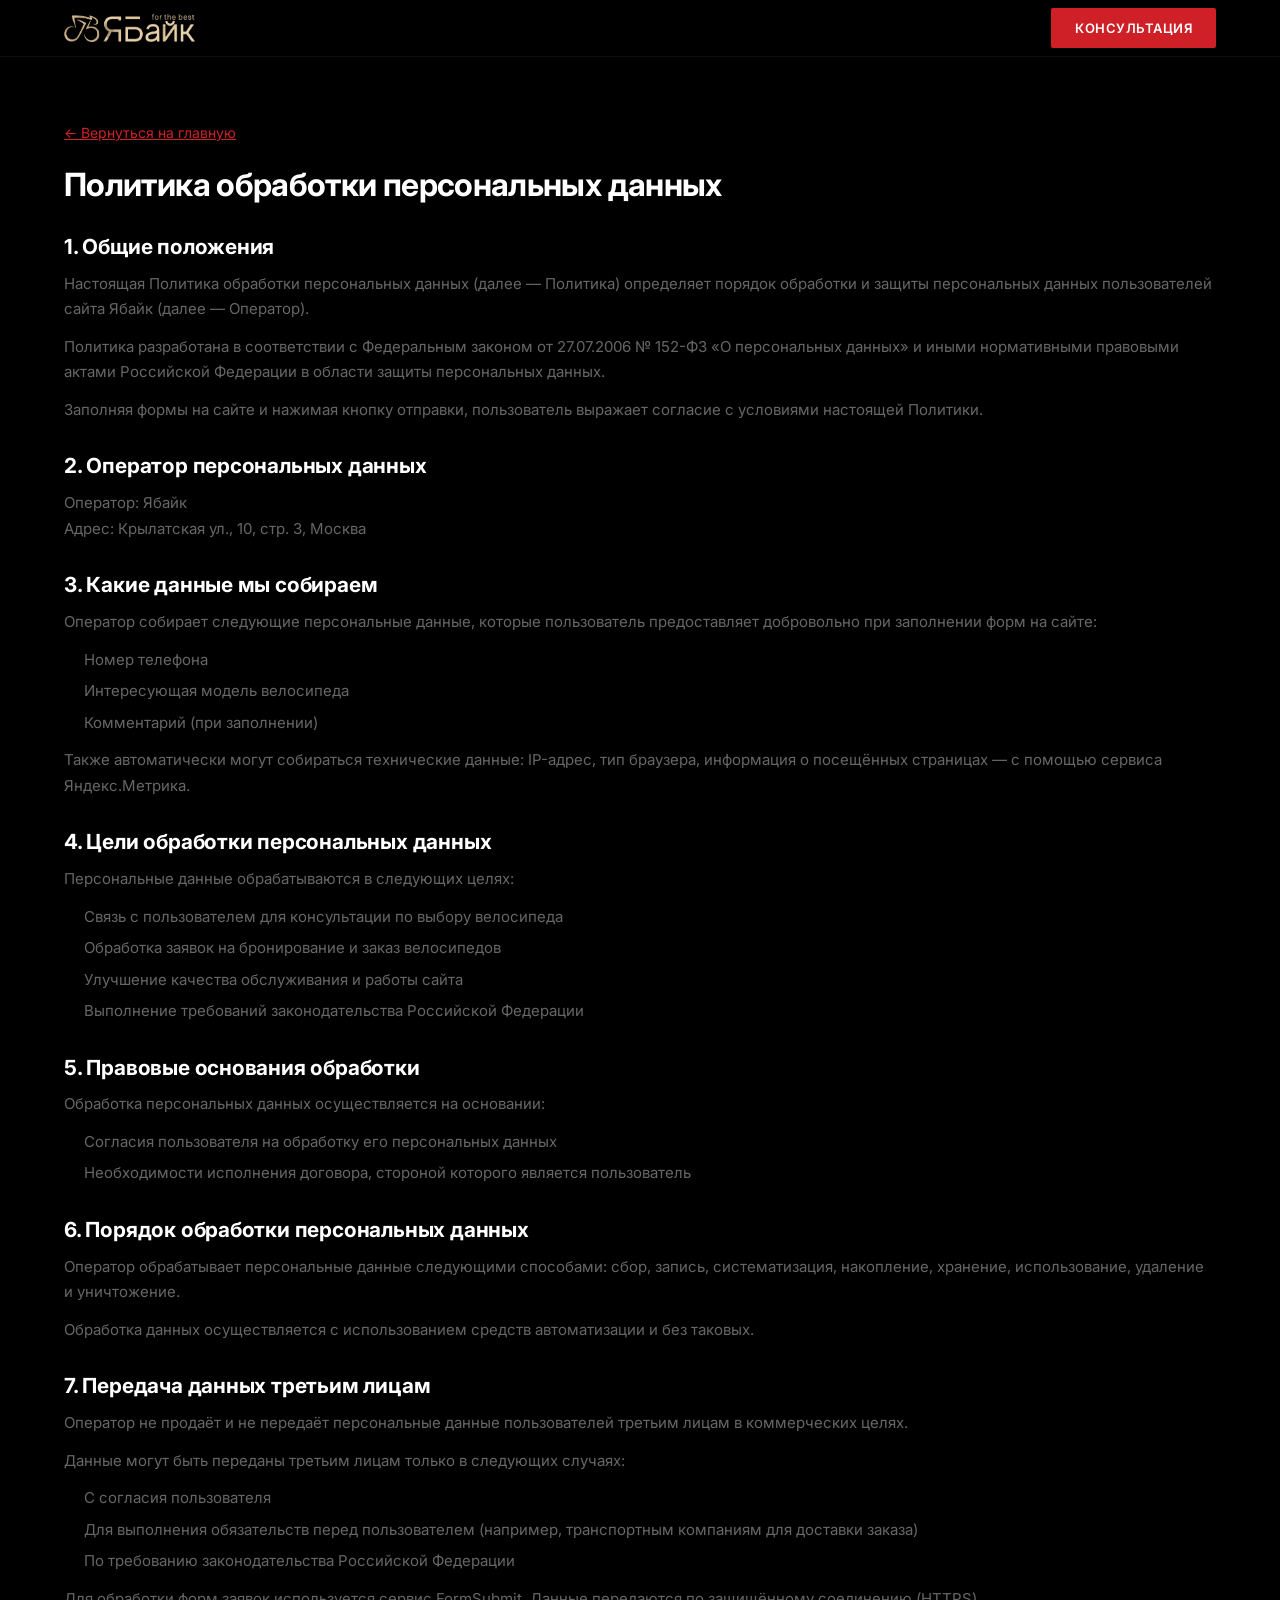
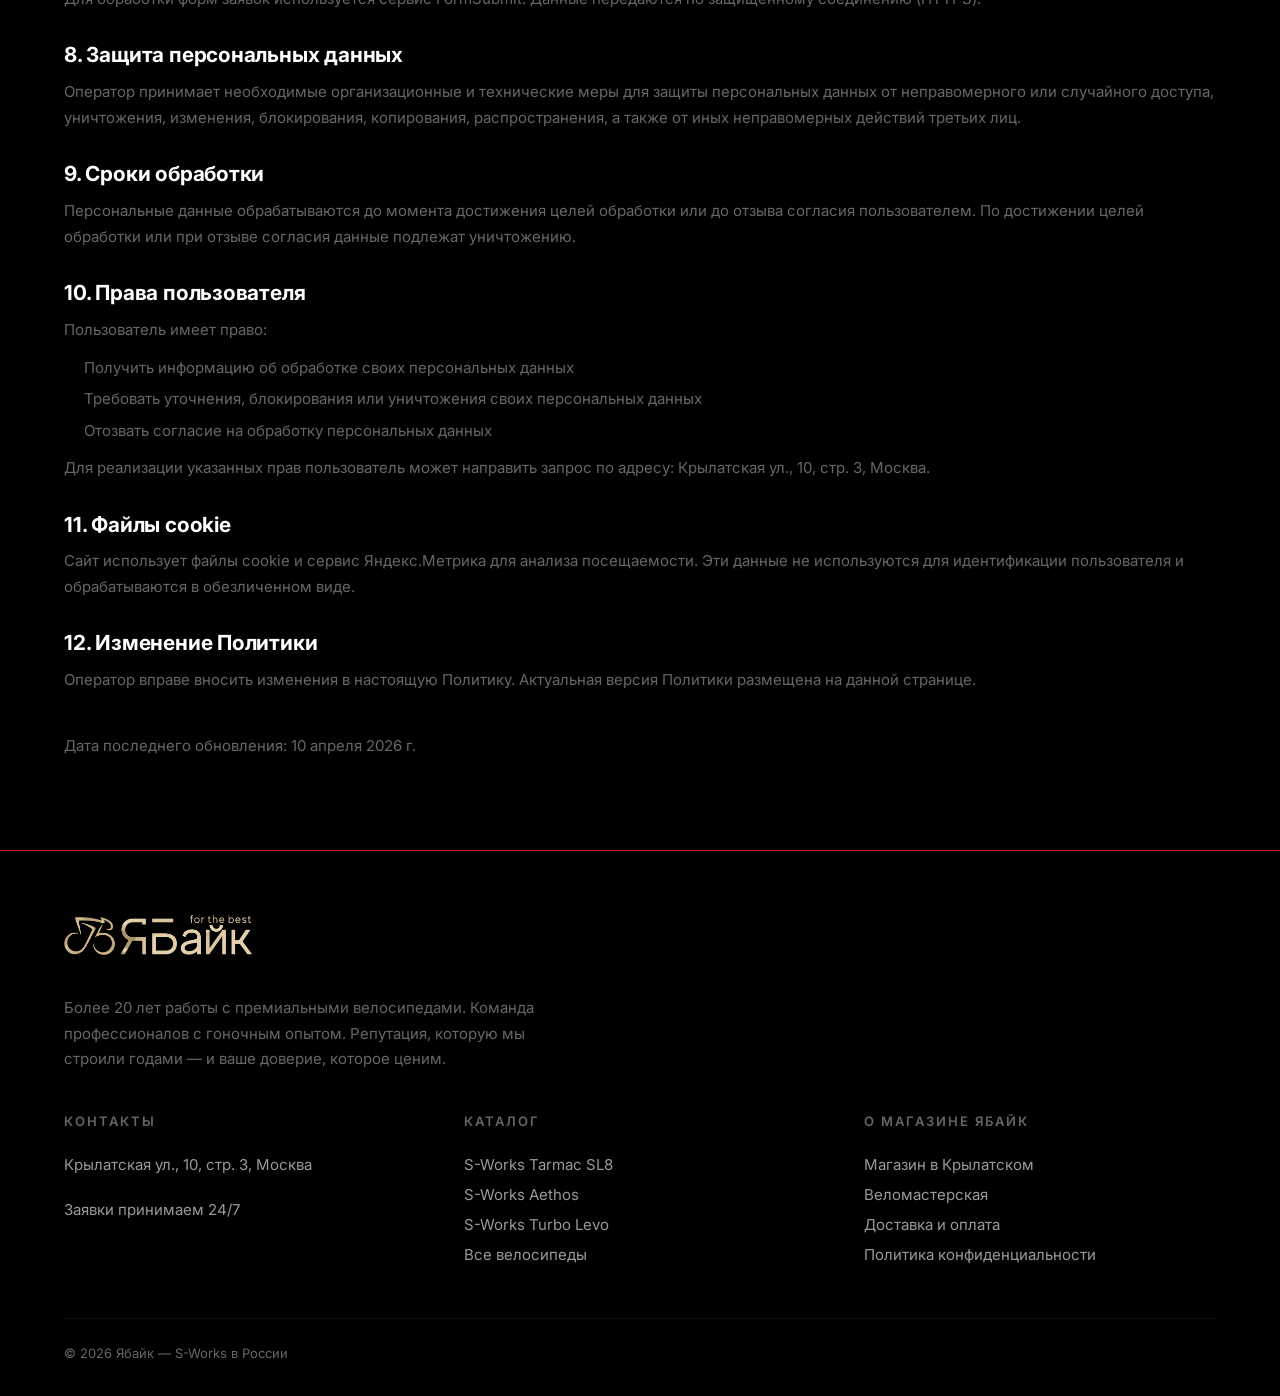
==== privacy-policy.html @ 9d11bc3f "Add files via upload" ====
<!DOCTYPE html>
<html lang="ru">
<head>
  <meta charset="UTF-8">
  <meta name="viewport" content="width=device-width, initial-scale=1.0">
  <title>Политика обработки персональных данных — Ябайк</title>
  <link rel="preconnect" href="https://fonts.googleapis.com">
  <link rel="preconnect" href="https://fonts.gstatic.com" crossorigin>
  <link href="https://fonts.googleapis.com/css2?family=Inter:wght@400;500;600;700&display=swap" rel="stylesheet">
  <link rel="icon" href="favicon.ico" type="image/x-icon">
  <link rel="stylesheet" href="styles.css">
  <style>
    .policy {
      padding: 120px 0 80px;
    }
    .policy h1 {
      font-size: clamp(1.5rem, 3vw, 2rem);
      margin-bottom: 32px;
    }
    .policy h2 {
      font-size: clamp(1.1rem, 2vw, 1.3rem);
      margin-top: 32px;
      margin-bottom: 12px;
    }
    .policy p,
    .policy li {
      font-size: 15px;
      line-height: 1.7;
      color: var(--color-text-muted);
      margin-bottom: 12px;
    }
    .policy ul {
      padding-left: 20px;
      margin-bottom: 12px;
    }
    .policy li {
      margin-bottom: 6px;
    }
    .policy a {
      color: var(--color-primary);
      text-decoration: underline;
    }
    .policy__back {
      display: inline-block;
      margin-bottom: 24px;
      font-size: 14px;
      color: var(--color-primary);
      text-decoration: none;
    }
    .policy__back:hover {
      text-decoration: underline;
    }
    .policy__date {
      font-size: 13px;
      color: var(--color-text-muted);
      margin-top: 40px;
    }
  </style>
</head>
<body>

<!-- ===== HEADER ===== -->
<header class="header header--scrolled" id="header">
  <div class="container">
    <a href="index.html" class="header__logo"><img src="я байк-2.png" alt="Ябайк" class="header__logo-img"></a>
    <div class="header__right">
      <a href="index.html#form" class="btn btn--primary btn--small">Консультация</a>
    </div>
  </div>
</header>

<section class="policy">
  <div class="container">
    <a href="index.html" class="policy__back">&larr; Вернуться на главную</a>

    <h1>Политика обработки персональных данных</h1>

    <h2>1. Общие положения</h2>
    <p>Настоящая Политика обработки персональных данных (далее — Политика) определяет порядок обработки и защиты персональных данных пользователей сайта Ябайк (далее — Оператор).</p>
    <p>Политика разработана в соответствии с Федеральным законом от 27.07.2006 № 152-ФЗ «О персональных данных» и иными нормативными правовыми актами Российской Федерации в области защиты персональных данных.</p>
    <p>Заполняя формы на сайте и нажимая кнопку отправки, пользователь выражает согласие с условиями настоящей Политики.</p>

    <h2>2. Оператор персональных данных</h2>
    <p>Оператор: Ябайк<br>
    Адрес: Крылатская ул., 10, стр. 3, Москва</p>

    <h2>3. Какие данные мы собираем</h2>
    <p>Оператор собирает следующие персональные данные, которые пользователь предоставляет добровольно при заполнении форм на сайте:</p>
    <ul>
      <li>Номер телефона</li>
      <li>Интересующая модель велосипеда</li>
      <li>Комментарий (при заполнении)</li>
    </ul>
    <p>Также автоматически могут собираться технические данные: IP-адрес, тип браузера, информация о посещённых страницах — с помощью сервиса Яндекс.Метрика.</p>

    <h2>4. Цели обработки персональных данных</h2>
    <p>Персональные данные обрабатываются в следующих целях:</p>
    <ul>
      <li>Связь с пользователем для консультации по выбору велосипеда</li>
      <li>Обработка заявок на бронирование и заказ велосипедов</li>
      <li>Улучшение качества обслуживания и работы сайта</li>
      <li>Выполнение требований законодательства Российской Федерации</li>
    </ul>

    <h2>5. Правовые основания обработки</h2>
    <p>Обработка персональных данных осуществляется на основании:</p>
    <ul>
      <li>Согласия пользователя на обработку его персональных данных</li>
      <li>Необходимости исполнения договора, стороной которого является пользователь</li>
    </ul>

    <h2>6. Порядок обработки персональных данных</h2>
    <p>Оператор обрабатывает персональные данные следующими способами: сбор, запись, систематизация, накопление, хранение, использование, удаление и уничтожение.</p>
    <p>Обработка данных осуществляется с использованием средств автоматизации и без таковых.</p>

    <h2>7. Передача данных третьим лицам</h2>
    <p>Оператор не продаёт и не передаёт персональные данные пользователей третьим лицам в коммерческих целях.</p>
    <p>Данные могут быть переданы третьим лицам только в следующих случаях:</p>
    <ul>
      <li>С согласия пользователя</li>
      <li>Для выполнения обязательств перед пользователем (например, транспортным компаниям для доставки заказа)</li>
      <li>По требованию законодательства Российской Федерации</li>
    </ul>
    <p>Для обработки форм заявок используется сервис FormSubmit. Данные передаются по защищённому соединению (HTTPS).</p>

    <h2>8. Защита персональных данных</h2>
    <p>Оператор принимает необходимые организационные и технические меры для защиты персональных данных от неправомерного или случайного доступа, уничтожения, изменения, блокирования, копирования, распространения, а также от иных неправомерных действий третьих лиц.</p>

    <h2>9. Сроки обработки</h2>
    <p>Персональные данные обрабатываются до момента достижения целей обработки или до отзыва согласия пользователем. По достижении целей обработки или при отзыве согласия данные подлежат уничтожению.</p>

    <h2>10. Права пользователя</h2>
    <p>Пользователь имеет право:</p>
    <ul>
      <li>Получить информацию об обработке своих персональных данных</li>
      <li>Требовать уточнения, блокирования или уничтожения своих персональных данных</li>
      <li>Отозвать согласие на обработку персональных данных</li>
    </ul>
    <p>Для реализации указанных прав пользователь может направить запрос по адресу: Крылатская ул., 10, стр. 3, Москва.</p>

    <h2>11. Файлы cookie</h2>
    <p>Сайт использует файлы cookie и сервис Яндекс.Метрика для анализа посещаемости. Эти данные не используются для идентификации пользователя и обрабатываются в обезличенном виде.</p>

    <h2>12. Изменение Политики</h2>
    <p>Оператор вправе вносить изменения в настоящую Политику. Актуальная версия Политики размещена на данной странице.</p>

    <p class="policy__date">Дата последнего обновления: 10 апреля 2026 г.</p>
  </div>
</section>

<!-- ===== FOOTER ===== -->
<footer class="footer" id="footer">
  <div class="container">
    <div class="footer__logo"><img src="я байк-2.png" alt="Ябайк" class="footer__logo-img"></div>
    <p class="footer__about">Более 20 лет работы с премиальными велосипедами. Команда профессионалов с гоночным опытом. Репутация, которую мы строили годами — и ваше доверие, которое ценим.</p>

    <div class="footer__grid">
      <div class="footer__col">
        <h4>Контакты</h4>
        <p>Крылатская ул., 10, стр. 3, Москва</p>
        <p>Заявки принимаем 24/7</p>
      </div>
      <div class="footer__col">
        <h4>Каталог</h4>
        <a href="index.html#models">S-Works Tarmac SL8</a>
        <a href="index.html#models">S-Works Aethos</a>
        <a href="index.html#models">S-Works Turbo Levo</a>
        <a href="index.html#models">Все велосипеды</a>
      </div>
      <div class="footer__col">
        <h4>О магазине Ябайк</h4>
        <a href="index.html#advantages">Магазин в Крылатском</a>
        <a href="index.html#advantages">Веломастерская</a>
        <a href="index.html#faq">Доставка и оплата</a>
        <a href="privacy-policy.html">Политика конфиденциальности</a>
      </div>
    </div>

    <div class="footer__bottom">
      &copy; 2026 Ябайк — S-Works в России
    </div>
  </div>
</footer>

</body>
</html>
---- styles.css ----
/* ============================
   S-WORKS LANDING — Ябайк
   ============================ */

/* --- Reset & Base --- */
*, *::before, *::after {
  box-sizing: border-box;
  margin: 0;
  padding: 0;
}

html {
  scroll-behavior: smooth;
  -webkit-text-size-adjust: 100%;
}

body {
  font-family: 'Inter', 'Helvetica Neue', Arial, sans-serif;
  font-size: 16px;
  line-height: 1.6;
  color: var(--color-text-secondary);
  background: var(--color-bg);
  -webkit-font-smoothing: antialiased;
  -moz-osx-font-smoothing: grayscale;
  overflow-x: hidden;
}

img {
  max-width: 100%;
  height: auto;
  display: block;
}

a {
  color: inherit;
  text-decoration: none;
}

ul, ol { list-style: none; }
button, input, select, textarea {
  font-family: inherit;
  font-size: inherit;
  color: inherit;
  background: none;
  border: none;
  outline: none;
}

/* --- CSS Variables --- */
:root {
  --color-primary: #CF2027;
  --color-primary-hover: #B81C22;
  --color-bg: #000000;
  --color-bg-alt: #0A0A0A;
  --color-bg-section: #0D0D0D;
  --color-card: #111111;
  --color-card-hover: #161616;
  --color-input: #1A1A1A;
  --color-text: #FFFFFF;
  --color-text-secondary: #999999;
  --color-text-muted: #666666;
  --color-border: rgba(255, 255, 255, 0.06);
  --color-border-hover: rgba(255, 255, 255, 0.12);

  --font-heading: 'Inter', 'Helvetica Neue', Arial, sans-serif;
  --font-accent: Georgia, 'Times New Roman', serif;

  --section-py: 120px;
  --section-py-mobile: 64px;
  --container-max: 1200px;
  --container-px: 24px;
  --gap: 24px;

  --transition: 0.3s ease;
  --header-h: 56px;
}

/* --- Typography --- */
h1, h2, h3, h4 {
  font-family: var(--font-heading);
  color: var(--color-text);
  font-weight: 700;
  line-height: 1.15;
}

h1 {
  font-size: clamp(36px, 5vw, 64px);
  letter-spacing: -0.02em;
  line-height: 1.08;
}

h2 {
  font-size: clamp(28px, 4vw, 48px);
  letter-spacing: -0.01em;
}

h3 {
  font-size: clamp(20px, 2.5vw, 28px);
  font-weight: 600;
  line-height: 1.3;
}

h4 {
  font-size: 18px;
  font-weight: 600;
  line-height: 1.4;
}

p {
  margin-bottom: 1em;
}

p:last-child {
  margin-bottom: 0;
}

/* --- Layout --- */
.container {
  max-width: var(--container-max);
  margin: 0 auto;
  padding: 0 var(--container-px);
  width: 100%;
}

.section {
  padding: var(--section-py-mobile) 0;
}

@media (min-width: 960px) {
  .section {
    padding: var(--section-py) 0;
  }
}

/* --- Label (section tag) --- */
.label {
  font-size: 12px;
  font-weight: 600;
  text-transform: uppercase;
  letter-spacing: 3px;
  color: var(--color-primary);
  margin-bottom: 16px;
  display: block;
}

.label--muted {
  color: var(--color-text-secondary);
  opacity: 0.7;
}

/* --- Buttons --- */
.btn {
  display: inline-flex;
  align-items: center;
  justify-content: center;
  padding: 16px 40px;
  font-size: 14px;
  font-weight: 600;
  letter-spacing: 0.5px;
  text-transform: uppercase;
  border-radius: 2px;
  cursor: pointer;
  transition: background var(--transition), transform var(--transition), box-shadow var(--transition);
  white-space: nowrap;
}

.btn--primary {
  background: var(--color-primary);
  color: #fff;
}

.btn--primary:hover {
  background: var(--color-primary-hover);
  transform: translateY(-1px);
  box-shadow: 0 8px 24px rgba(207, 32, 39, 0.25);
}

.btn--outline {
  background: transparent;
  color: var(--color-text);
  border: 1px solid var(--color-border-hover);
}

.btn--outline:hover {
  border-color: var(--color-text);
  transform: translateY(-1px);
}

.btn--small {
  padding: 10px 24px;
  font-size: 13px;
}

.btn--full {
  width: 100%;
}

/* --- Header --- */
.header {
  position: fixed;
  top: 0;
  left: 0;
  right: 0;
  height: var(--header-h);
  z-index: 100;
  display: flex;
  align-items: center;
  transition: background var(--transition), box-shadow var(--transition);
}

.header--scrolled {
  background: rgba(0, 0, 0, 0.92);
  -webkit-backdrop-filter: blur(12px);
  backdrop-filter: blur(12px);
  box-shadow: 0 1px 0 var(--color-border);
}

.header .container {
  display: flex;
  align-items: center;
  justify-content: space-between;
}

.header__logo {
  display: flex;
  align-items: center;
}

.header__logo-img {
  height: 28px;
  width: auto;
}

.header__right {
  display: flex;
  align-items: center;
  gap: 20px;
}

@media (max-width: 639px) {
  .header__right { gap: 12px; }
}

/* --- Hero --- */
.hero {
  position: relative;
  min-height: 100vh;
  display: flex;
  align-items: center;
  background-image: url('media/remco.webp');
  background-size: cover;
  background-position: center;
  overflow: hidden;
}

.hero::before {
  content: '';
  position: absolute;
  inset: 0;
  background:
    linear-gradient(to right, rgba(0,0,0,0.82) 0%, rgba(0,0,0,0.5) 50%, rgba(0,0,0,0.15) 100%),
    linear-gradient(to top, rgba(0,0,0,0.9) 0%, transparent 30%);
  z-index: 1;
}

.hero__content {
  position: relative;
  z-index: 2;
  max-width: 560px;
  padding-top: var(--header-h);
}

.hero__subtitle {
  font-size: 18px;
  color: var(--color-text-secondary);
  margin-bottom: 32px;
  max-width: 480px;
  line-height: 1.6;
}

.hero h1 {
  margin-bottom: 20px;
}

.hero__cta {
  display: flex;
  flex-wrap: wrap;
  align-items: center;
  gap: 24px;
  margin-top: 36px;
}

.hero__scroll-link {
  font-size: 14px;
  color: var(--color-text-secondary);
  text-decoration: underline;
  text-underline-offset: 4px;
  transition: color var(--transition);
}

.hero__scroll-link:hover {
  color: var(--color-text);
}

@media (max-width: 639px) {
  .hero {
    background-image: url('media/ETS19867_1.jpg');
    background-position: center top;
    align-items: flex-end;
    padding-bottom: 48px;
  }
  .hero::before {
    background:
      linear-gradient(to top, rgba(0,0,0,0.95) 0%, rgba(0,0,0,0.6) 40%, rgba(0,0,0,0.2) 70%);
  }
  .hero__cta {
    flex-direction: column;
    align-items: flex-start;
  }
}

/* --- Tech Section --- */
.tech {
  background: var(--color-bg-alt);
}

.tech-grid {
  display: flex;
  flex-wrap: wrap;
  gap: var(--gap);
}

.tech-card {
  flex: 1 1 calc(33.333% - 16px);
  min-width: 280px;
}

.tech-card__image {
  width: 100%;
  height: 220px;
  object-fit: cover;
  border-radius: 2px;
  margin-bottom: 20px;
}

.tech-card h4 {
  margin-bottom: 8px;
}

.tech-card p {
  font-size: 15px;
  line-height: 1.6;
  color: var(--color-text-secondary);
}

/* --- Models Section --- */
.models {
  background: var(--color-bg);
}

.models__grid {
  display: flex;
  flex-wrap: wrap;
  gap: var(--gap);
  margin-bottom: 32px;
}

.model-card {
  flex: 1 1 calc(33.333% - 16px);
  min-width: 300px;
  background: var(--color-card);
  border: 1px solid var(--color-border);
  border-radius: 4px;
  padding: 24px;
  transition: transform var(--transition), box-shadow var(--transition), border-color var(--transition);
  display: flex;
  flex-direction: column;
}

.model-card:hover {
  transform: translateY(-4px);
  box-shadow: 0 16px 48px rgba(207, 32, 39, 0.08);
  border-color: var(--color-border-hover);
}

.model-card__image {
  width: 100%;
  height: 280px;
  object-fit: contain;
  margin-bottom: 20px;
}

.model-card__subtitle {
  font-size: 13px;
  text-transform: uppercase;
  letter-spacing: 1px;
  color: var(--color-primary);
  font-weight: 600;
  margin-bottom: 4px;
}

.model-card h3 {
  margin-bottom: 12px;
}

.model-card__desc {
  font-size: 15px;
  line-height: 1.6;
  color: var(--color-text-secondary);
  margin-bottom: 20px;
  flex-grow: 1;
}

/* Mini cards — "Also in catalog" */
.models__also-grid {
  display: flex;
  flex-wrap: wrap;
  gap: 16px;
}

.mini-card {
  flex: 1 1 calc(25% - 12px);
  min-width: 180px;
  background: var(--color-card);
  border: 1px solid var(--color-border);
  border-radius: 4px;
  overflow: hidden;
  display: flex;
  flex-direction: column;
  transition: transform var(--transition), border-color var(--transition);
  text-decoration: none;
}

.mini-card:hover {
  transform: translateY(-2px);
  border-color: var(--color-border-hover);
}

.mini-card__image {
  width: 100%;
  height: 140px;
  object-fit: contain;
  background: var(--color-card);
  padding: 8px;
}

.mini-card__info {
  padding: 12px 16px;
  border-top: 1px solid var(--color-border);
}

.mini-card__info h4 {
  font-size: 15px;
  font-weight: 700;
  margin-bottom: 2px;
}

.mini-card__info span {
  font-size: 13px;
  color: var(--color-text-muted);
}

.models__more {
  text-align: center;
  font-size: 14px;
  color: var(--color-text-muted);
  margin-top: 24px;
  padding-top: 16px;
  border-top: 1px solid var(--color-border);
}

@media (max-width: 639px) {
  .models__also-grid {
    flex-wrap: nowrap;
    overflow-x: auto;
    scroll-snap-type: x mandatory;
    -webkit-overflow-scrolling: touch;
    padding-bottom: 4px;
  }
  .mini-card {
    flex: 0 0 180px;
    min-width: 180px;
    scroll-snap-align: start;
  }
}

@media (max-width: 639px) {
  .models__grid {
    flex-wrap: nowrap;
    overflow-x: auto;
    scroll-snap-type: x mandatory;
    -webkit-overflow-scrolling: touch;
    padding-bottom: 8px;
  }
  .model-card {
    flex: 0 0 300px;
    min-width: 300px;
    scroll-snap-align: start;
  }
}

/* --- CTA Mid Section --- */
.cta-mid {
  background: var(--color-bg-alt);
  text-align: center;
  padding: 64px 0;
  border-top: 1px solid var(--color-primary);
}

.cta-mid h3 {
  margin-bottom: 24px;
}

.cta-mid__bonuses {
  display: flex;
  flex-wrap: wrap;
  justify-content: center;
  gap: 20px;
  margin-bottom: 32px;
}

.bonus-badge {
  background: var(--color-input);
  border: 1px solid var(--color-border);
  border-radius: 4px;
  padding: 20px 28px;
  max-width: 360px;
  text-align: left;
  flex: 1 1 280px;
}

.bonus-badge__title {
  font-size: 16px;
  font-weight: 700;
  color: var(--color-text);
  margin-bottom: 6px;
  display: flex;
  align-items: center;
  gap: 10px;
}

.bonus-badge__icon {
  width: 24px;
  height: 24px;
  color: var(--color-primary);
  flex-shrink: 0;
}

.bonus-badge p {
  font-size: 14px;
  color: var(--color-text-secondary);
  line-height: 1.5;
}

/* --- Heritage Section (compact) --- */
.heritage {
  position: relative;
  background-image: url('media/Road_Bikes.png');
  background-size: cover;
  background-position: center;
  background-attachment: fixed;
  text-align: center;
  padding: 80px 0;
}

.heritage::before {
  content: '';
  position: absolute;
  inset: 0;
  background: rgba(0, 0, 0, 0.8);
}

.heritage .container {
  position: relative;
  z-index: 2;
}

.heritage__compact {
  max-width: 900px;
  margin: 0 auto;
}

.heritage__stats {
  display: flex;
  flex-wrap: wrap;
  justify-content: center;
  gap: 48px;
  margin-bottom: 32px;
}

.stat {
  text-align: center;
  min-width: 120px;
}

.stat__number {
  font-size: clamp(36px, 5vw, 56px);
  font-weight: 700;
  color: var(--color-text);
  line-height: 1;
  margin-bottom: 8px;
}

.stat__label {
  font-size: 14px;
  color: var(--color-text-secondary);
  line-height: 1.4;
}

.heritage__tagline {
  font-size: 17px;
  line-height: 1.7;
  color: var(--color-text-secondary);
  max-width: 640px;
  margin: 0 auto;
}

@media (max-width: 639px) {
  .heritage {
    background-attachment: scroll;
    padding: 56px 0;
  }
  .heritage__stats {
    gap: 24px;
  }
  .stat {
    flex: 0 0 calc(50% - 12px);
  }
}

/* --- Advantages Section --- */
.advantages {
  background: var(--color-bg-section);
}

.advantages__grid {
  display: flex;
  flex-wrap: wrap;
  gap: var(--gap);
}

.advantage {
  flex: 1 1 calc(50% - 12px);
  min-width: 280px;
  padding: 32px;
  background: var(--color-card);
  border: 1px solid var(--color-border);
  border-radius: 4px;
}

.advantage__icon {
  width: 40px;
  height: 40px;
  color: var(--color-primary);
  margin-bottom: 16px;
}

.advantage h4 {
  margin-bottom: 8px;
}

.advantage p {
  font-size: 15px;
  line-height: 1.6;
  color: var(--color-text-secondary);
}

@media (max-width: 639px) {
  .advantage {
    flex: 1 1 100%;
    padding: 24px;
  }
}

/* --- Form Section --- */
.form-section {
  background: var(--color-bg);
  border-top: 1px solid var(--color-border);
}

.form-section__inner {
  display: flex;
  flex-wrap: wrap;
  gap: 64px;
  align-items: center;
}

.form-section__text {
  flex: 1 1 400px;
}

.form-section__text h2 {
  margin-bottom: 16px;
}

.form-section__text p {
  font-size: 17px;
  line-height: 1.7;
}

.form-section__form {
  flex: 1 1 380px;
  max-width: 460px;
}

.form-group {
  margin-bottom: 20px;
}

.form-group label {
  display: block;
  font-size: 13px;
  font-weight: 600;
  text-transform: uppercase;
  letter-spacing: 1px;
  color: var(--color-text-muted);
  margin-bottom: 8px;
}

.form-group input,
.form-group select,
.form-group textarea {
  width: 100%;
  padding: 14px 16px;
  background: var(--color-input);
  border: 1px solid var(--color-border);
  border-radius: 2px;
  color: var(--color-text);
  font-size: 16px;
  transition: border-color var(--transition);
}

.form-group input:focus,
.form-group select:focus,
.form-group textarea:focus {
  border-color: var(--color-primary);
}

.form-group select {
  cursor: pointer;
  appearance: none;
  background-image: url("data:image/svg+xml,%3Csvg xmlns='http://www.w3.org/2000/svg' width='12' height='8'%3E%3Cpath d='M1 1l5 5 5-5' stroke='%23999' stroke-width='1.5' fill='none'/%3E%3C/svg%3E");
  background-repeat: no-repeat;
  background-position: right 16px center;
  padding-right: 40px;
}

.form-group select option {
  background: var(--color-card);
  color: var(--color-text);
}

.form-group textarea {
  resize: vertical;
  min-height: 80px;
}

.form__fine-print {
  font-size: 12px;
  color: var(--color-text-muted);
  margin-top: 16px;
  line-height: 1.5;
}

@media (max-width: 639px) {
  .form-section__text { display: none; }
  .form-section__form {
    max-width: 100%;
    flex: 1 1 100%;
  }
}

/* --- FAQ --- */
.faq {
  background: var(--color-bg-alt);
}

.faq-list {
  max-width: 800px;
  margin: 0 auto;
}

.faq-item {
  border-bottom: 1px solid var(--color-border);
}

.faq-item__question {
  display: flex;
  justify-content: space-between;
  align-items: center;
  width: 100%;
  padding: 24px 0;
  font-size: 17px;
  font-weight: 600;
  color: var(--color-text);
  cursor: pointer;
  text-align: left;
  transition: color var(--transition);
}

.faq-item__question:hover {
  color: var(--color-primary);
}

.faq-item__icon {
  width: 24px;
  height: 24px;
  flex-shrink: 0;
  position: relative;
  margin-left: 16px;
}

.faq-item__icon::before,
.faq-item__icon::after {
  content: '';
  position: absolute;
  background: currentColor;
  transition: transform var(--transition);
}

.faq-item__icon::before {
  width: 16px;
  height: 2px;
  top: 50%;
  left: 50%;
  transform: translate(-50%, -50%);
}

.faq-item__icon::after {
  width: 2px;
  height: 16px;
  top: 50%;
  left: 50%;
  transform: translate(-50%, -50%);
}

.faq-item.is-open .faq-item__icon::after {
  transform: translate(-50%, -50%) rotate(90deg);
}

.faq-item__answer {
  max-height: 0;
  overflow: hidden;
  transition: max-height 0.4s ease, padding 0.3s ease;
}

.faq-item.is-open .faq-item__answer {
  max-height: 300px;
}

.faq-item__answer p {
  padding-bottom: 24px;
  font-size: 15px;
  line-height: 1.7;
  color: var(--color-text-secondary);
}

/* --- Footer --- */
.footer {
  background: var(--color-bg);
  border-top: 1px solid var(--color-primary);
  padding: 64px 0 32px;
}

.footer__logo {
  margin-bottom: 40px;
}

.footer__logo-img {
  height: 40px;
  width: auto;
}

.footer__about {
  font-size: 15px;
  line-height: 1.7;
  color: var(--color-text-muted);
  max-width: 480px;
  margin-bottom: 40px;
}

.footer__grid {
  display: flex;
  flex-wrap: wrap;
  gap: 48px;
  margin-bottom: 48px;
}

.footer__col {
  flex: 1 1 200px;
  min-width: 200px;
}

.footer__col h4 {
  font-size: 13px;
  text-transform: uppercase;
  letter-spacing: 2px;
  color: var(--color-text-muted);
  margin-bottom: 20px;
}

.footer__col p,
.footer__col a {
  font-size: 15px;
  line-height: 2;
  color: var(--color-text-secondary);
  display: block;
}

.footer__col a:hover {
  color: var(--color-text);
}

.footer__bottom {
  padding-top: 24px;
  border-top: 1px solid var(--color-border);
  font-size: 13px;
  color: var(--color-text-muted);
}

/* --- Scroll Animations --- */
.fade-in {
  opacity: 0;
  transform: translateY(24px);
  transition: opacity 0.6s ease, transform 0.6s ease;
}

.fade-in.is-visible {
  opacity: 1;
  transform: translateY(0);
}

/* --- Stock Section --- */
.stock {
  background: var(--color-bg-section);
  border-bottom: 1px solid var(--color-border);
}

.stock__grid {
  display: flex;
  flex-wrap: wrap;
  gap: var(--gap);
}

.stock-card {
  flex: 1 1 calc(33.333% - 16px);
  min-width: 300px;
  background: var(--color-card);
  border: 1px solid var(--color-border);
  border-radius: 4px;
  padding: 24px;
  transition: transform var(--transition), box-shadow var(--transition), border-color var(--transition);
  display: flex;
  flex-direction: column;
}

.stock-card:hover {
  transform: translateY(-4px);
  box-shadow: 0 16px 48px rgba(207, 32, 39, 0.08);
  border-color: var(--color-border-hover);
}

.stock-card__image {
  width: 100%;
  height: 280px;
  object-fit: contain;
  margin-bottom: 20px;
  background: var(--color-card);
}

.stock-card__price {
  font-size: 20px;
  font-weight: 700;
  color: var(--color-text);
  text-align: center;
  margin-bottom: 16px;
}

.stock-card__status {
  font-size: 11px;
  font-weight: 600;
  text-transform: uppercase;
  letter-spacing: 1px;
  padding: 4px 10px;
  border-radius: 2px;
  white-space: nowrap;
  display: inline-block;
  margin-bottom: 8px;
}

.stock-card__status--available {
  background: rgba(34, 197, 94, 0.15);
  color: #22c55e;
}

.stock-card__status--transit {
  background: rgba(250, 204, 21, 0.15);
  color: #facc15;
}

.stock-card__status--reserved {
  background: rgba(255, 255, 255, 0.08);
  color: var(--color-text-muted);
}

.stock-card h3 {
  margin-bottom: 12px;
}

.stock-card__desc {
  font-size: 15px;
  line-height: 1.6;
  color: var(--color-text-secondary);
  margin-bottom: 20px;
  flex-grow: 1;
}

.stock-card .btn--disabled {
  opacity: 0.4;
  pointer-events: none;
  cursor: default;
}

.stock__loading {
  padding: 0;
}

.stock__loading-text {
  text-align: center;
  color: var(--color-text-muted);
  font-size: 15px;
  margin-bottom: 24px;
}

.stock__skeletons {
  display: flex;
  flex-wrap: wrap;
  gap: var(--gap);
}

.skeleton-card {
  flex: 1 1 calc(33.333% - 16px);
  min-width: 300px;
  background: var(--color-card);
  border: 1px solid var(--color-border);
  border-radius: 4px;
  padding: 24px;
}

.skeleton-img {
  width: 100%;
  height: 280px;
  background: var(--color-input);
  border-radius: 2px;
  margin-bottom: 20px;
  animation: skeleton-pulse 1.5s ease-in-out infinite;
}

.skeleton-line {
  height: 14px;
  background: var(--color-input);
  border-radius: 2px;
  margin-bottom: 12px;
  animation: skeleton-pulse 1.5s ease-in-out infinite;
}

.skeleton-line--short { width: 30%; }
.skeleton-line--long { width: 80%; height: 20px; }
.skeleton-line--medium { width: 60%; }
.skeleton-line--btn { width: 100%; height: 40px; margin-top: 16px; margin-bottom: 0; }

@keyframes skeleton-pulse {
  0%, 100% { opacity: 0.4; }
  50% { opacity: 0.8; }
}

@media (max-width: 639px) {
  .stock__skeletons {
    flex-wrap: nowrap;
    overflow-x: hidden;
  }
  .skeleton-card {
    flex: 0 0 300px;
    min-width: 300px;
  }
}

/* --- Booking Modal --- */
.modal-overlay {
  position: fixed;
  inset: 0;
  background: rgba(0, 0, 0, 0.8);
  z-index: 200;
  display: flex;
  align-items: center;
  justify-content: center;
  padding: 24px;
  backdrop-filter: blur(4px);
}

.modal {
  background: var(--color-card);
  border: 1px solid var(--color-border);
  border-radius: 4px;
  padding: 40px;
  max-width: 420px;
  width: 100%;
  position: relative;
}

.modal__close {
  position: absolute;
  top: 12px;
  right: 16px;
  font-size: 28px;
  color: var(--color-text-muted);
  cursor: pointer;
  background: none;
  border: none;
  line-height: 1;
  transition: color var(--transition);
}

.modal__close:hover {
  color: var(--color-text);
}

.modal h3 {
  margin-bottom: 8px;
}

.modal__bike-name {
  font-size: 14px;
  color: var(--color-primary);
  font-weight: 600;
  text-transform: uppercase;
  letter-spacing: 0.5px;
  margin-bottom: 24px;
}

/* --- Stock Mobile --- */
@media (max-width: 639px) {
  .stock__grid {
    flex-wrap: nowrap;
    overflow-x: auto;
    scroll-snap-type: x mandatory;
    -webkit-overflow-scrolling: touch;
    padding-bottom: 8px;
  }
  .stock-card {
    flex: 0 0 300px;
    min-width: 300px;
    scroll-snap-align: start;
  }
}

/* --- Utility --- */
.text-center { text-align: center; }
.mb-16 { margin-bottom: 16px; }
.mb-24 { margin-bottom: 24px; }
.mb-32 { margin-bottom: 32px; }
.mb-48 { margin-bottom: 48px; }
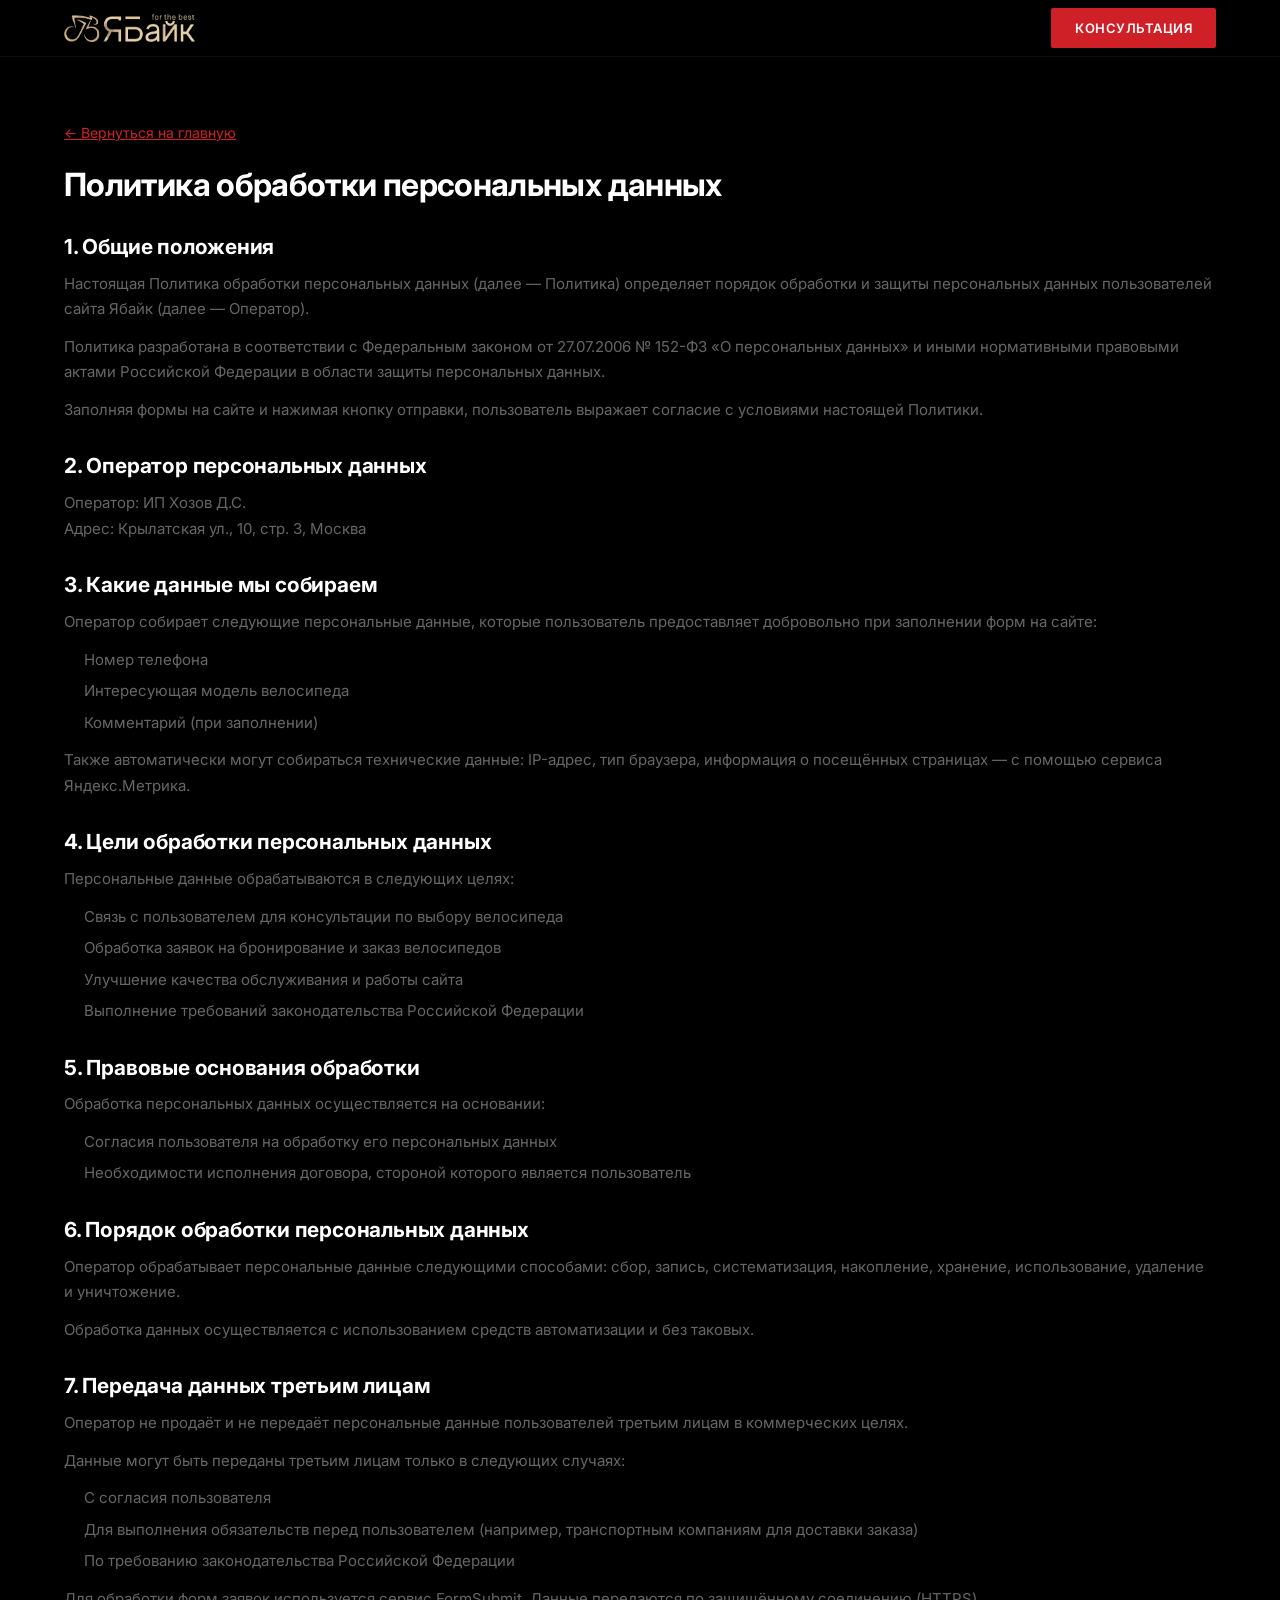
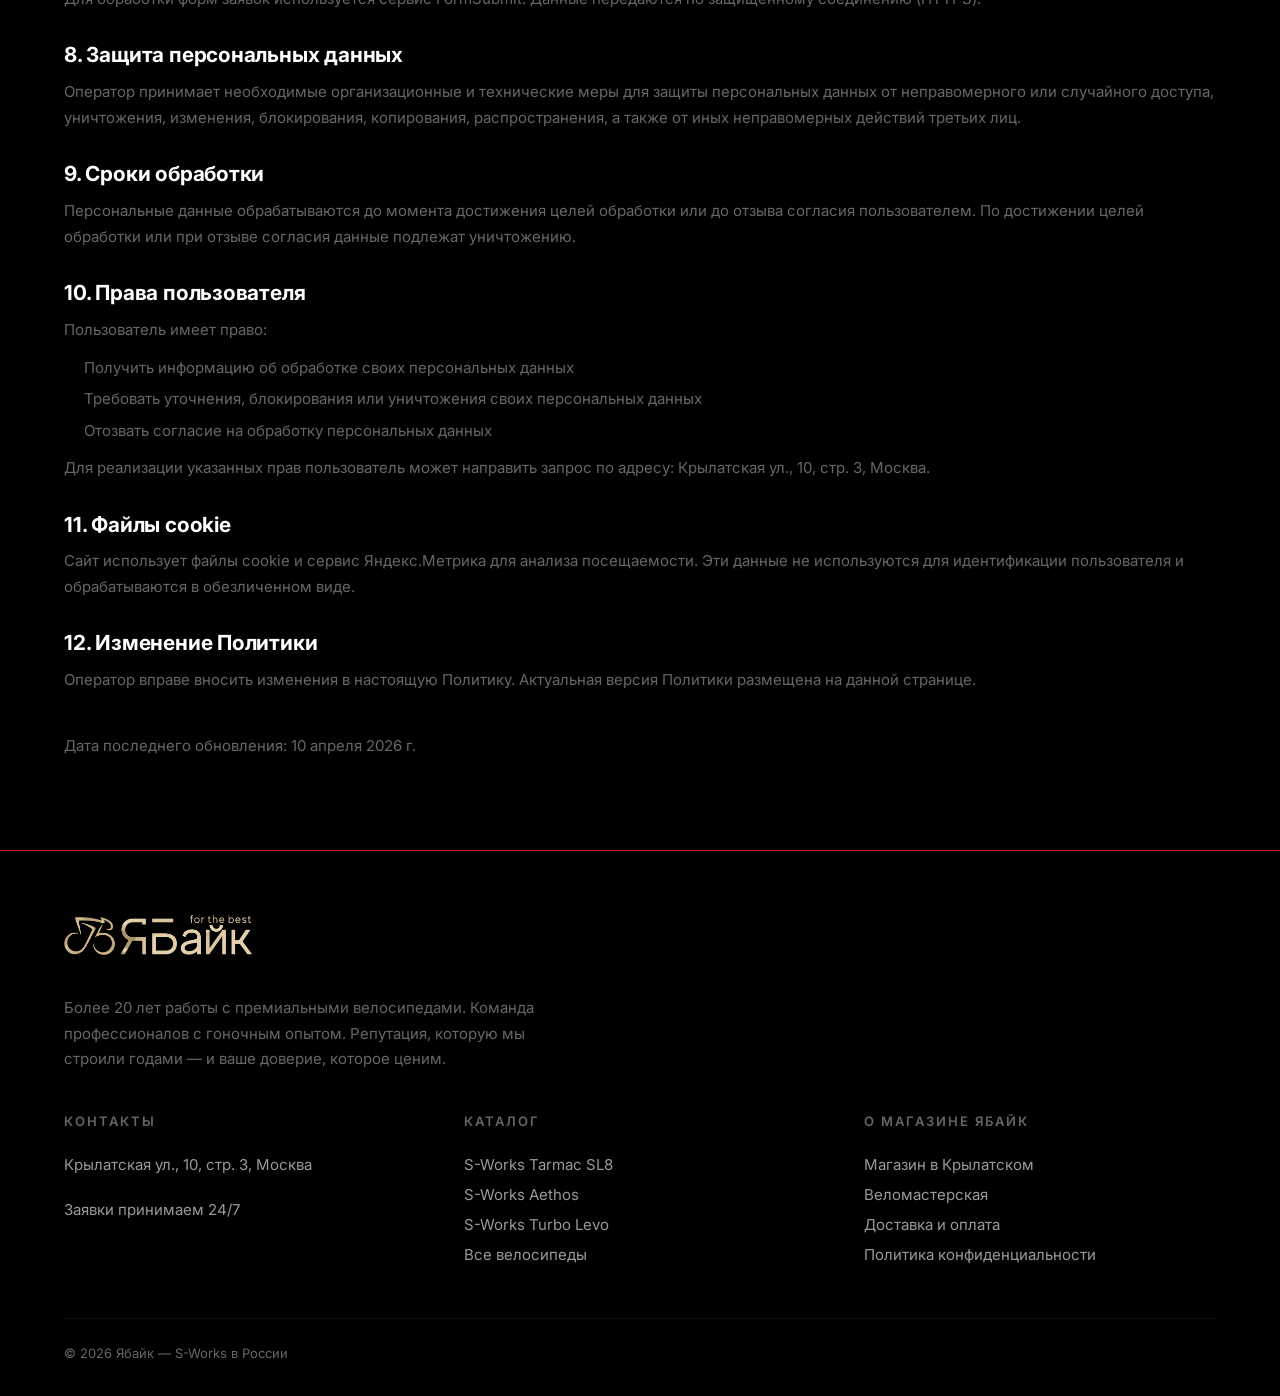
==== commit e773b426: "privacy-policy.html" ====
--- a/privacy-policy.html
+++ b/privacy-policy.html
@@ -81,7 +81,7 @@
     <p>Заполняя формы на сайте и нажимая кнопку отправки, пользователь выражает согласие с условиями настоящей Политики.</p>
 
     <h2>2. Оператор персональных данных</h2>
-    <p>Оператор: Ябайк<br>
+    <p>Оператор: ИП Хозов Д.С.<br>
     Адрес: Крылатская ул., 10, стр. 3, Москва</p>
 
     <h2>3. Какие данные мы собираем</h2>
--- a/styles.css
+++ b/styles.css
@@ -761,6 +761,14 @@
   margin-top: 16px;
   line-height: 1.5;
 }
+.form__fine-print a {
+  color: var(--color-text-muted);
+  text-decoration: underline;
+  transition: color .2s;
+}
+.form__fine-print a:hover {
+  color: #fff;
+}
 
 @media (max-width: 639px) {
   .form-section__text { display: none; }
